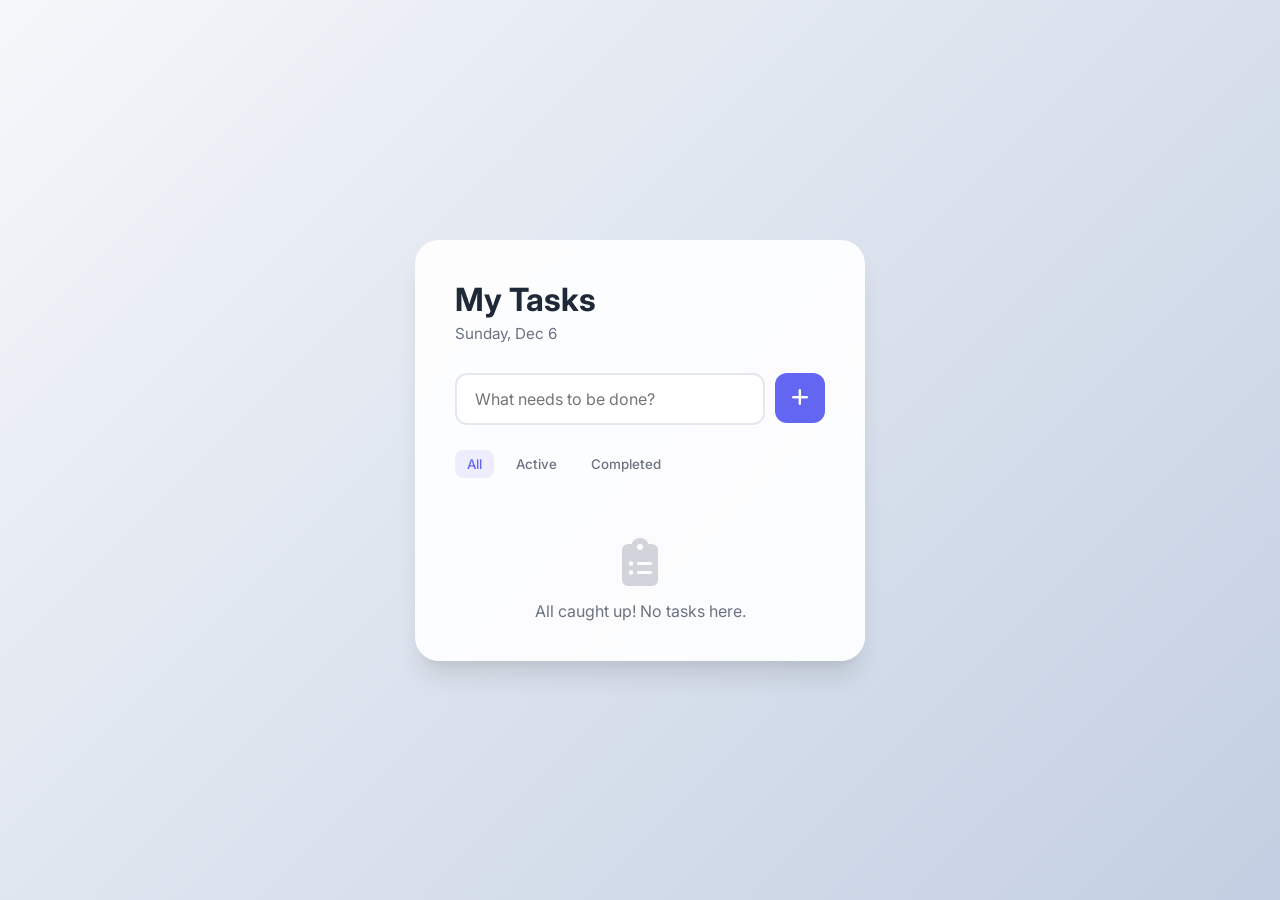
==== ToDo_App/index.html @ 1e8c16f7 "Add ToDo App folder with premium todo list" ====
<!DOCTYPE html>
<html lang="en">

<head>
    <meta charset="UTF-8">
    <meta name="viewport" content="width=device-width, initial-scale=1.0">
    <title>Premium To-Do</title>
    <link rel="stylesheet" href="style.css">
    <link href="https://fonts.googleapis.com/css2?family=Inter:wght@300;400;500;600&display=swap" rel="stylesheet">
    <!-- FontAwesome for icons -->
    <link rel="stylesheet" href="https://cdnjs.cloudflare.com/ajax/libs/font-awesome/6.4.0/css/all.min.css">
</head>

<body>
    <div class="app-container">
        <header>
            <h1>My Tasks</h1>
            <div class="date-display" id="date-display">Tuesday, Jan 19</div>
        </header>

        <div class="input-group">
            <input type="text" id="todo-input" placeholder="What needs to be done?">
            <button id="add-btn"><i class="fas fa-plus"></i></button>
        </div>

        <div class="filters">
            <button class="filter-btn active" data-filter="all">All</button>
            <button class="filter-btn" data-filter="active">Active</button>
            <button class="filter-btn" data-filter="completed">Completed</button>
        </div>

        <ul class="todo-list" id="todo-list">
            <!-- Items added here -->
        </ul>

        <div class="empty-state" id="empty-state">
            <i class="fas fa-clipboard-list"></i>
            <p>All caught up! No tasks here.</p>
        </div>
    </div>

    <script src="script.js"></script>
</body>

</html>
---- ToDo_App/style.css ----
:root {
    --primary: #6366f1;
    --primary-hover: #4f46e5;
    --bg-gradient: linear-gradient(135deg, #f5f7fa 0%, #c3cfe2 100%);
    --card-bg: rgba(255, 255, 255, 0.9);
    --text-main: #1f2937;
    --text-muted: #6b7280;
    --danger: #ef4444;
    --success: #10b981;
}

* {
    box-sizing: border-box;
    margin: 0;
    padding: 0;
    font-family: 'Inter', sans-serif;
}

body {
    background: var(--bg-gradient);
    min-height: 100vh;
    display: flex;
    justify-content: center;
    align-items: center;
    padding: 20px;
}

.app-container {
    background: var(--card-bg);
    padding: 40px;
    border-radius: 24px;
    box-shadow: 0 20px 25px -5px rgba(0, 0, 0, 0.1), 0 10px 10px -5px rgba(0, 0, 0, 0.04);
    width: 100%;
    max-width: 450px;
    backdrop-filter: blur(10px);
}

header {
    margin-bottom: 30px;
}

h1 {
    font-size: 2rem;
    color: var(--text-main);
    font-weight: 700;
}

.date-display {
    color: var(--text-muted);
    font-size: 0.95rem;
    margin-top: 5px;
}

.input-group {
    display: flex;
    gap: 10px;
    margin-bottom: 25px;
}

input[type="text"] {
    flex-grow: 1;
    padding: 14px 18px;
    border: 2px solid #e5e7eb;
    border-radius: 12px;
    font-size: 1rem;
    outline: none;
    transition: all 0.2s;
}

input[type="text"]:focus {
    border-color: var(--primary);
    box-shadow: 0 0 0 3px rgba(99, 102, 241, 0.1);
}

#add-btn {
    background: var(--primary);
    color: white;
    border: none;
    width: 50px;
    height: 50px;
    border-radius: 12px;
    cursor: pointer;
    font-size: 1.2rem;
    transition: background 0.2s;
    display: flex;
    align-items: center;
    justify-content: center;
}

#add-btn:hover {
    background: var(--primary-hover);
}

.filters {
    display: flex;
    gap: 10px;
    margin-bottom: 20px;
}

.filter-btn {
    background: transparent;
    border: none;
    color: var(--text-muted);
    font-weight: 500;
    cursor: pointer;
    padding: 6px 12px;
    border-radius: 8px;
    transition: all 0.2s;
}

.filter-btn.active {
    background: rgba(99, 102, 241, 0.1);
    color: var(--primary);
}

.todo-list {
    list-style: none;
    max-height: 400px;
    overflow-y: auto;
}

.todo-item {
    background: white;
    padding: 16px;
    border-radius: 12px;
    margin-bottom: 12px;
    display: flex;
    align-items: center;
    gap: 12px;
    box-shadow: 0 2px 5px rgba(0, 0, 0, 0.02);
    transition: transform 0.2s, opacity 0.2s;
    animation: slideIn 0.3s ease;
}

@keyframes slideIn {
    from {
        opacity: 0;
        transform: translateY(10px);
    }

    to {
        opacity: 1;
        transform: translateY(0);
    }
}

.todo-item.completed span {
    text-decoration: line-through;
    color: #9ca3af;
}

.todo-checkbox {
    width: 20px;
    height: 20px;
    border: 2px solid #d1d5db;
    border-radius: 6px;
    cursor: pointer;
    display: flex;
    align-items: center;
    justify-content: center;
    transition: all 0.2s;
}

.todo-item.completed .todo-checkbox {
    background: var(--success);
    border-color: var(--success);
    color: white;
}

.todo-text {
    flex-grow: 1;
    font-size: 1rem;
    color: var(--text-main);
}

.delete-btn {
    color: #ef4444;
    background: none;
    border: none;
    cursor: pointer;
    opacity: 0;
    transition: opacity 0.2s;
    padding: 5px;
}

.todo-item:hover .delete-btn {
    opacity: 1;
}

.empty-state {
    text-align: center;
    color: var(--text-muted);
    margin-top: 40px;
    display: none;
}

.empty-state i {
    font-size: 3rem;
    margin-bottom: 15px;
    color: #d1d5db;
}
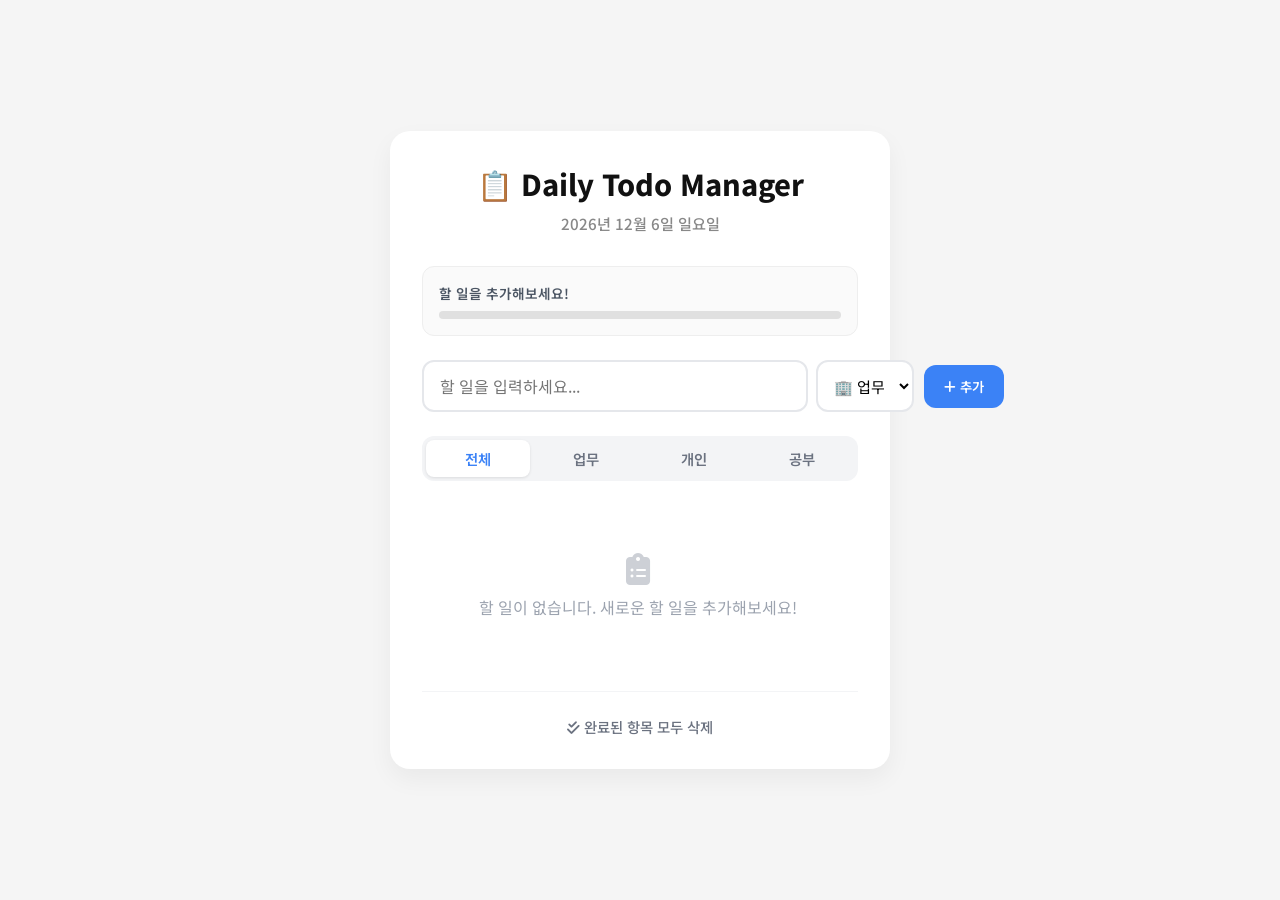
==== commit 47a0f190: "Fix ToDo App deployment: Replace old version with Premium Daily Todo Manager" ====
--- a/ToDo_App/index.html
+++ b/ToDo_App/index.html
@@ -1,45 +1,76 @@
 <!DOCTYPE html>
-<html lang="en">
+<html lang="ko">
 
 <head>
     <meta charset="UTF-8">
     <meta name="viewport" content="width=device-width, initial-scale=1.0">
-    <title>Premium To-Do</title>
+    <title>Daily Todo Manager</title>
     <link rel="stylesheet" href="style.css">
-    <link href="https://fonts.googleapis.com/css2?family=Inter:wght@300;400;500;600&display=swap" rel="stylesheet">
-    <!-- FontAwesome for icons -->
+    <!-- Google Fonts -->
+    <link href="https://fonts.googleapis.com/css2?family=Noto+Sans+KR:wght@300;400;500;700&display=swap"
+        rel="stylesheet">
+    <!-- Font Awesome -->
     <link rel="stylesheet" href="https://cdnjs.cloudflare.com/ajax/libs/font-awesome/6.4.0/css/all.min.css">
 </head>
 
 <body>
-    <div class="app-container">
-        <header>
-            <h1>My Tasks</h1>
-            <div class="date-display" id="date-display">Tuesday, Jan 19</div>
+
+    <div class="todo-container">
+        <!-- 1. Header -->
+        <header class="app-header">
+            <h1>📋 Daily Todo Manager</h1>
+            <p class="date-display" id="date-display">2024년 1월 1일</p>
         </header>
 
-        <div class="input-group">
-            <input type="text" id="todo-input" placeholder="What needs to be done?">
-            <button id="add-btn"><i class="fas fa-plus"></i></button>
-        </div>
+        <!-- 4. Progress Area (Placed here for visual balance, or can be below inputs) -->
+        <section class="progress-section">
+            <div class="progress-info">
+                <span id="progress-text">0/0 완료</span>
+                <span id="progress-percentage">0%</span>
+            </div>
+            <div class="progress-bar-bg">
+                <div class="progress-bar-fill" id="progress-bar"></div>
+            </div>
+        </section>
 
-        <div class="filters">
-            <button class="filter-btn active" data-filter="all">All</button>
-            <button class="filter-btn" data-filter="active">Active</button>
-            <button class="filter-btn" data-filter="completed">Completed</button>
-        </div>
+        <!-- 2. Input Area -->
+        <section class="input-area">
+            <div class="input-group">
+                <input type="text" id="todo-input" placeholder="할 일을 입력하세요..." autocomplete="off">
+                <select id="category-select">
+                    <option value="business">🏢 업무</option>
+                    <option value="personal">🏠 개인</option>
+                    <option value="study">📚 공부</option>
+                </select>
+            </div>
+            <button id="add-btn"><i class="fas fa-plus"></i> 추가</button>
+        </section>
 
-        <ul class="todo-list" id="todo-list">
-            <!-- Items added here -->
+        <!-- 3. Filter Buttons -->
+        <section class="filter-section">
+            <button class="filter-btn active" data-filter="all">전체</button>
+            <button class="filter-btn" data-filter="business">업무</button>
+            <button class="filter-btn" data-filter="personal">개인</button>
+            <button class="filter-btn" data-filter="study">공부</button>
+        </section>
+
+        <!-- 5. Todo List -->
+        <ul id="todo-list" class="todo-list">
+            <!-- Items will be injected here via JS -->
+            <li class="empty-message">
+                할 일이 없습니다. 새로운 하루를 시작해보세요!
+            </li>
         </ul>
 
-        <div class="empty-state" id="empty-state">
-            <i class="fas fa-clipboard-list"></i>
-            <p>All caught up! No tasks here.</p>
-        </div>
+        <!-- 6. Footer -->
+        <footer class="app-footer">
+            <button id="clear-completed-btn" class="text-btn">
+                <i class="fas fa-check-double"></i> 완료된 항목 모두 삭제
+            </button>
+        </footer>
     </div>
 
-    <script src="script.js"></script>
+    <script src="app.js"></script>
 </body>
 
 </html>
--- a/ToDo_App/style.css
+++ b/ToDo_App/style.css
@@ -1,65 +1,104 @@
-:root {
-    --primary: #6366f1;
-    --primary-hover: #4f46e5;
-    --bg-gradient: linear-gradient(135deg, #f5f7fa 0%, #c3cfe2 100%);
-    --card-bg: rgba(255, 255, 255, 0.9);
-    --text-main: #1f2937;
-    --text-muted: #6b7280;
-    --danger: #ef4444;
-    --success: #10b981;
-}
-
+/* Modern Reset */
 * {
-    box-sizing: border-box;
     margin: 0;
     padding: 0;
-    font-family: 'Inter', sans-serif;
+    box-sizing: border-box;
+    font-family: 'Noto Sans KR', -apple-system, BlinkMacSystemFont, 'Segoe UI', Roboto, sans-serif;
 }
 
 body {
-    background: var(--bg-gradient);
+    background-color: #f5f5f5;
     min-height: 100vh;
     display: flex;
     justify-content: center;
     align-items: center;
     padding: 20px;
-}
-
-.app-container {
-    background: var(--card-bg);
-    padding: 40px;
-    border-radius: 24px;
-    box-shadow: 0 20px 25px -5px rgba(0, 0, 0, 0.1), 0 10px 10px -5px rgba(0, 0, 0, 0.04);
+    color: #333;
+}
+
+/* 1. Overall Layout */
+.todo-container {
+    background: white;
     width: 100%;
-    max-width: 450px;
-    backdrop-filter: blur(10px);
-}
-
-header {
-    margin-bottom: 30px;
-}
-
-h1 {
-    font-size: 2rem;
-    color: var(--text-main);
-    font-weight: 700;
+    max-width: 500px;
+    padding: 2rem;
+    border-radius: 20px;
+    box-shadow: 0 10px 25px rgba(0, 0, 0, 0.05);
+    display: flex;
+    flex-direction: column;
+    gap: 1.5rem;
+}
+
+/* Header */
+.app-header {
+    text-align: center;
+    margin-bottom: 0.5rem;
+}
+
+.app-header h1 {
+    font-size: 1.8rem;
+    font-weight: 800;
+    color: #111;
+    margin-bottom: 0.5rem;
 }
 
 .date-display {
-    color: var(--text-muted);
+    color: #888;
     font-size: 0.95rem;
-    margin-top: 5px;
+    font-weight: 500;
+}
+
+/* 5. Progress Bar */
+.progress-section {
+    background: #fafafa;
+    padding: 1rem;
+    border-radius: 12px;
+    border: 1px solid #eee;
+}
+
+.progress-info {
+    display: flex;
+    justify-content: space-between;
+    font-size: 0.85rem;
+    color: #666;
+    margin-bottom: 8px;
+    font-weight: 600;
+}
+
+.progress-bar-bg {
+    width: 100%;
+    height: 8px;
+    background: #e0e0e0;
+    border-radius: 4px;
+    overflow: hidden;
+}
+
+.progress-bar-fill {
+    height: 100%;
+    width: 0%;
+    background-color: #10B981;
+    /* Green fill */
+    border-radius: 4px;
+    transition: width 0.4s cubic-bezier(0.4, 0, 0.2, 1);
+}
+
+/* 2. Input Area */
+.input-area {
+    display: flex;
+    gap: 10px;
+    align-items: center;
 }
 
 .input-group {
     display: flex;
-    gap: 10px;
-    margin-bottom: 25px;
-}
-
-input[type="text"] {
-    flex-grow: 1;
-    padding: 14px 18px;
+    flex: 1;
+    gap: 8px;
+}
+
+#todo-input {
+    flex: 2;
+    /* Takes more space */
+    padding: 12px 16px;
     border: 2px solid #e5e7eb;
     border-radius: 12px;
     font-size: 1rem;
@@ -67,135 +106,250 @@
     transition: all 0.2s;
 }
 
-input[type="text"]:focus {
-    border-color: var(--primary);
-    box-shadow: 0 0 0 3px rgba(99, 102, 241, 0.1);
+#todo-input:focus {
+    border-color: #3B82F6;
+    box-shadow: 0 0 0 3px rgba(59, 130, 246, 0.1);
+}
+
+#category-select {
+    flex: 1;
+    padding: 0 12px;
+    border: 2px solid #e5e7eb;
+    border-radius: 12px;
+    background-color: white;
+    cursor: pointer;
+    font-size: 0.95rem;
+    outline: none;
 }
 
 #add-btn {
-    background: var(--primary);
+    padding: 12px 20px;
+    background-color: #3B82F6;
+    /* Blue */
     color: white;
     border: none;
-    width: 50px;
-    height: 50px;
-    border-radius: 12px;
-    cursor: pointer;
-    font-size: 1.2rem;
+    border-radius: 12px;
+    font-weight: 600;
+    cursor: pointer;
     transition: background 0.2s;
-    display: flex;
-    align-items: center;
-    justify-content: center;
+    white-space: nowrap;
 }
 
 #add-btn:hover {
-    background: var(--primary-hover);
-}
-
-.filters {
-    display: flex;
-    gap: 10px;
-    margin-bottom: 20px;
+    background-color: #2563EB;
+}
+
+/* Filter Section */
+.filter-section {
+    display: flex;
+    padding: 4px;
+    background: #f3f4f6;
+    border-radius: 12px;
+    gap: 4px;
 }
 
 .filter-btn {
+    flex: 1;
+    padding: 8px;
+    border: none;
     background: transparent;
-    border: none;
-    color: var(--text-muted);
-    font-weight: 500;
-    cursor: pointer;
-    padding: 6px 12px;
+    color: #6B7280;
+    font-size: 0.9rem;
+    font-weight: 600;
     border-radius: 8px;
-    transition: all 0.2s;
+    cursor: pointer;
+    transition: all 0.2s;
+}
+
+.filter-btn:hover {
+    color: #111;
 }
 
 .filter-btn.active {
-    background: rgba(99, 102, 241, 0.1);
-    color: var(--primary);
-}
-
+    background: white;
+    color: #3B82F6;
+    box-shadow: 0 1px 3px rgba(0, 0, 0, 0.1);
+}
+
+/* 4. Todo List */
 .todo-list {
     list-style: none;
     max-height: 400px;
     overflow-y: auto;
+    padding-right: 4px;
+    /* Space for scrollbar */
 }
 
 .todo-item {
     background: white;
+    border: 1px solid #f3f4f6;
     padding: 16px;
-    border-radius: 12px;
+    border-radius: 16px;
     margin-bottom: 12px;
     display: flex;
     align-items: center;
+    justify-content: space-between;
+    transition: all 0.2s ease;
+}
+
+.todo-item:hover {
+    background-color: #f9fafb;
+    border-color: #e5e7eb;
+    transform: translateY(-2px);
+    box-shadow: 0 4px 6px -1px rgba(0, 0, 0, 0.05);
+}
+
+.todo-content {
+    display: flex;
+    align-items: center;
     gap: 12px;
-    box-shadow: 0 2px 5px rgba(0, 0, 0, 0.02);
-    transition: transform 0.2s, opacity 0.2s;
-    animation: slideIn 0.3s ease;
-}
-
-@keyframes slideIn {
-    from {
-        opacity: 0;
-        transform: translateY(10px);
-    }
-
-    to {
-        opacity: 1;
-        transform: translateY(0);
-    }
-}
-
-.todo-item.completed span {
+    flex: 1;
+    overflow: hidden;
+    /* Prevent text overflow */
+}
+
+/* Checkbox */
+.check-circle {
+    width: 22px;
+    height: 22px;
+    min-width: 22px;
+    border: 2px solid #d1d5db;
+    border-radius: 6px;
+    /* Slightly rounded square like standard checkboxes */
+    cursor: pointer;
+    display: flex;
+    align-items: center;
+    justify-content: center;
+    color: white;
+    font-size: 12px;
+    transition: all 0.2s;
+}
+
+.todo-item.completed .check-circle {
+    background-color: #10B981;
+    border-color: #10B981;
+}
+
+/* Text */
+.todo-text-wrapper {
+    display: flex;
+    flex-direction: column;
+    gap: 4px;
+    flex: 1;
+}
+
+.todo-text {
+    font-size: 1rem;
+    color: #1f2937;
+    font-weight: 500;
+    transition: all 0.2s;
+}
+
+.todo-category {
+    font-size: 0.75rem;
+    padding: 2px 8px;
+    border-radius: 6px;
+    font-weight: 700;
+    width: fit-content;
+}
+
+/* 3. Category Colors (Badges) */
+.badge-business {
+    background-color: #EFF6FF;
+    /* Light Blue */
+    color: #3B82F6;
+}
+
+.badge-personal {
+    background-color: #ECFDF5;
+    /* Light Green */
+    color: #10B981;
+}
+
+.badge-study {
+    background-color: #F5F3FF;
+    /* Light Purple */
+    color: #8B5CF6;
+}
+
+/* Completed State */
+.todo-item.completed {
+    opacity: 0.6;
+}
+
+.todo-item.completed .todo-text {
     text-decoration: line-through;
     color: #9ca3af;
 }
 
-.todo-checkbox {
-    width: 20px;
-    height: 20px;
-    border: 2px solid #d1d5db;
-    border-radius: 6px;
-    cursor: pointer;
+/* Delete Button */
+.delete-btn {
+    background: transparent;
+    border: none;
+    color: #9ca3af;
+    padding: 8px;
+    cursor: pointer;
+    border-radius: 8px;
+    transition: all 0.2s;
     display: flex;
     align-items: center;
     justify-content: center;
-    transition: all 0.2s;
-}
-
-.todo-item.completed .todo-checkbox {
-    background: var(--success);
-    border-color: var(--success);
-    color: white;
-}
-
-.todo-text {
-    flex-grow: 1;
-    font-size: 1rem;
-    color: var(--text-main);
-}
-
-.delete-btn {
-    color: #ef4444;
+}
+
+.delete-btn:hover {
+    background-color: #FEF2F2;
+    color: #EF4444;
+}
+
+/* Footer */
+.app-footer {
+    display: flex;
+    justify-content: center;
+    border-top: 1px solid #f3f4f6;
+    padding-top: 1.5rem;
+}
+
+.text-btn {
     background: none;
     border: none;
-    cursor: pointer;
-    opacity: 0;
-    transition: opacity 0.2s;
-    padding: 5px;
-}
-
-.todo-item:hover .delete-btn {
-    opacity: 1;
-}
-
-.empty-state {
-    text-align: center;
-    color: var(--text-muted);
-    margin-top: 40px;
-    display: none;
-}
-
-.empty-state i {
-    font-size: 3rem;
-    margin-bottom: 15px;
-    color: #d1d5db;
+    color: #6B7280;
+    font-size: 0.9rem;
+    cursor: pointer;
+    transition: color 0.2s;
+    font-weight: 500;
+}
+
+.text-btn:hover {
+    color: #EF4444;
+    text-decoration: underline;
+}
+
+/* Scrollbar */
+.todo-list::-webkit-scrollbar {
+    width: 6px;
+}
+
+.todo-list::-webkit-scrollbar-thumb {
+    background-color: #e5e7eb;
+    border-radius: 3px;
+}
+
+/* 6. Responsive */
+@media (max-width: 480px) {
+    .todo-container {
+        padding: 1.5rem;
+    }
+
+    .input-area {
+        flex-direction: column;
+        align-items: stretch;
+    }
+
+    .input-group {
+        flex-direction: row;
+    }
+
+    #add-btn {
+        width: 100%;
+    }
 }
